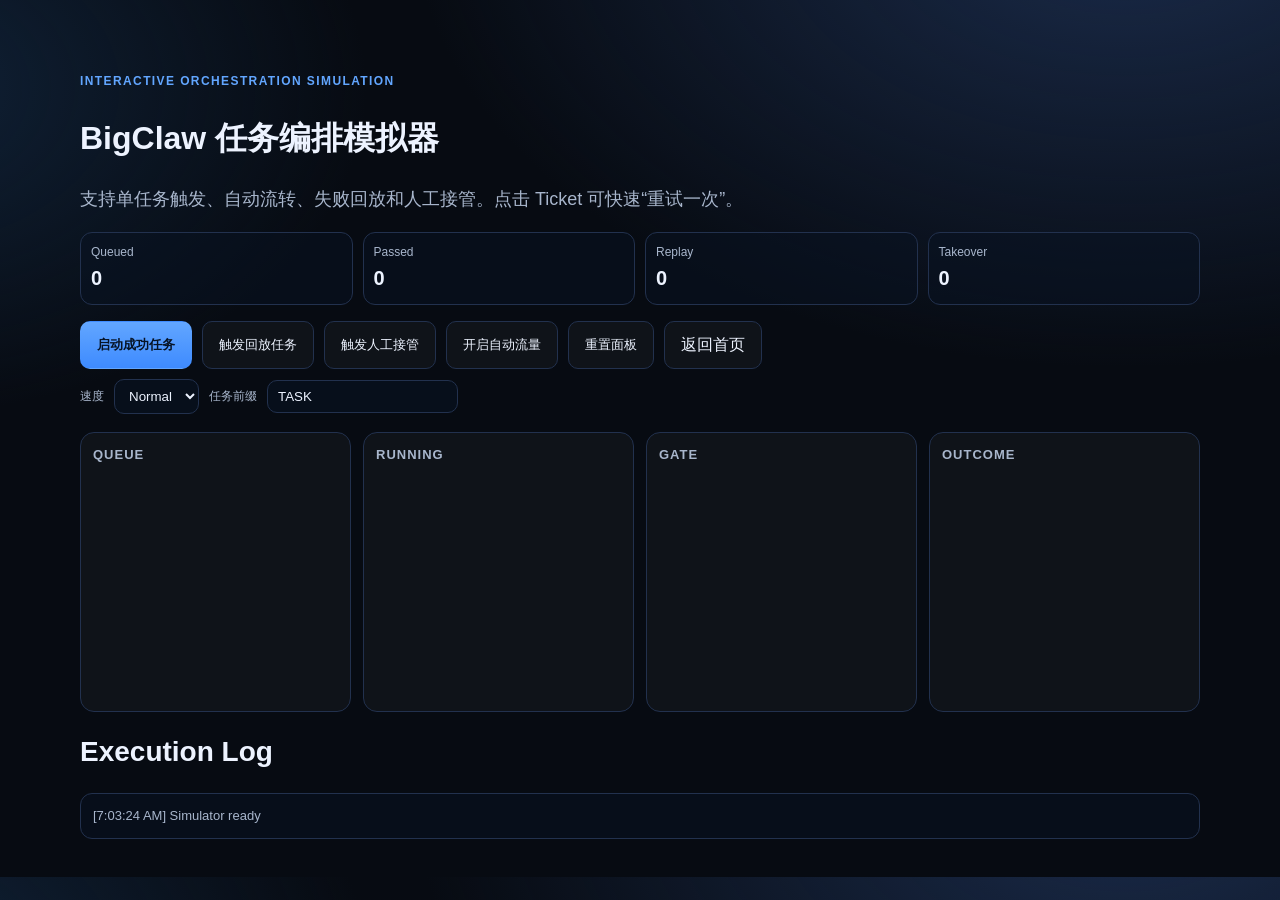
==== demo.html @ bb9fbd48 "feat: upgrade demo to interactive orchestration simulator with auto traffic and KPIs" ====
<!doctype html>
<html lang="zh-CN">
  <head>
    <meta charset="UTF-8" />
    <meta name="viewport" content="width=device-width, initial-scale=1.0" />
    <title>BigClaw Demo Simulator</title>
    <link rel="stylesheet" href="styles.css" />
    <style>
      .sim-wrap { display:grid; grid-template-columns: repeat(4,minmax(0,1fr)); gap:12px; }
      .sim-lane { border:1px solid var(--line); border-radius:14px; background:var(--panel); padding:12px; min-height:280px; }
      .sim-lane h3 { margin:0 0 10px; font-size:13px; color:var(--muted); text-transform:uppercase; letter-spacing:1px; }
      .sim-ticket { border:1px solid rgba(98,166,255,.35); background:rgba(98,166,255,.08); border-radius:10px; padding:10px; font-size:13px; margin-bottom:8px; cursor:pointer; transition:.2s ease; }
      .sim-ticket:hover { transform: translateY(-1px); }
      .sim-ticket.done { border-color:rgba(51,209,143,.5); background:rgba(51,209,143,.12); }
      .sim-ticket.alert { border-color:rgba(255,107,107,.55); background:rgba(255,107,107,.12); }
      .sim-toolbar { display:flex; gap:10px; flex-wrap:wrap; margin:14px 0 10px; }
      .sim-subtools { display:flex; gap:10px; flex-wrap:wrap; align-items:center; margin-bottom:18px; }
      .sim-subtools input, .sim-subtools select {
        border:1px solid var(--line); border-radius:10px; padding:8px 10px; color:var(--text); background:rgba(8,19,34,.6);
      }
      .sim-kpis { display:grid; grid-template-columns:repeat(4,minmax(0,1fr)); gap:10px; margin:12px 0 16px; }
      .sim-kpi { border:1px solid var(--line); border-radius:12px; padding:10px; background:rgba(8,19,34,.5); }
      .sim-kpi span { display:block; color:var(--muted); font-size:12px; }
      .sim-kpi strong { font-size:20px; }
      .sim-log { border:1px solid var(--line); border-radius:12px; background:rgba(8,19,34,.5); padding:12px; color:var(--muted); font-size:13px; max-height:220px; overflow:auto; }
      .pill { font-size:12px; color:var(--muted); }
      @media (max-width: 920px){ .sim-wrap{ grid-template-columns:repeat(2,minmax(0,1fr)); } .sim-kpis{grid-template-columns:repeat(2,minmax(0,1fr));} }
      @media (max-width: 640px){ .sim-wrap,.sim-kpis{ grid-template-columns:1fr; } }
    </style>
  </head>
  <body>
    <main class="container section" style="padding-top:72px">
      <p class="tag">Interactive Orchestration Simulation</p>
      <h1>BigClaw 任务编排模拟器</h1>
      <p class="subtitle">支持单任务触发、自动流转、失败回放和人工接管。点击 Ticket 可快速“重试一次”。</p>

      <div class="sim-kpis">
        <div class="sim-kpi"><span>Queued</span><strong id="kQueued">0</strong></div>
        <div class="sim-kpi"><span>Passed</span><strong id="kPassed">0</strong></div>
        <div class="sim-kpi"><span>Replay</span><strong id="kReplay">0</strong></div>
        <div class="sim-kpi"><span>Takeover</span><strong id="kTakeover">0</strong></div>
      </div>

      <div class="sim-toolbar">
        <button class="btn primary" id="startBtn">启动成功任务</button>
        <button class="btn" id="replayBtn">触发回放任务</button>
        <button class="btn" id="takeoverBtn">触发人工接管</button>
        <button class="btn" id="autoBtn">开启自动流量</button>
        <button class="btn" id="resetBtn">重置面板</button>
        <a class="btn" href="index.html">返回首页</a>
      </div>

      <div class="sim-subtools">
        <label class="pill">速度</label>
        <select id="speedSel">
          <option value="0.8">Fast</option>
          <option value="1" selected>Normal</option>
          <option value="1.4">Slow</option>
        </select>
        <label class="pill">任务前缀</label>
        <input id="prefix" value="TASK" />
      </div>

      <section class="sim-wrap" id="board">
        <div class="sim-lane"><h3>Queue</h3><div id="lane-queue"></div></div>
        <div class="sim-lane"><h3>Running</h3><div id="lane-running"></div></div>
        <div class="sim-lane"><h3>Gate</h3><div id="lane-gate"></div></div>
        <div class="sim-lane"><h3>Outcome</h3><div id="lane-outcome"></div></div>
      </section>

      <h2 style="margin-top:18px">Execution Log</h2>
      <div class="sim-log" id="log"></div>
    </main>

    <script>
      const lanes = {
        queue: document.getElementById('lane-queue'),
        running: document.getElementById('lane-running'),
        gate: document.getElementById('lane-gate'),
        outcome: document.getElementById('lane-outcome')
      };
      const logEl = document.getElementById('log');
      const metrics = { queued:0, passed:0, replay:0, takeover:0 };
      let seq = 300;
      let timer = null;

      const speed = () => Number(document.getElementById('speedSel').value || 1);
      const prefix = () => (document.getElementById('prefix').value || 'TASK').toUpperCase().replace(/\s+/g, '-');
      const wait = (ms) => ms * speed();

      const renderMetrics = () => {
        document.getElementById('kQueued').textContent = metrics.queued;
        document.getElementById('kPassed').textContent = metrics.passed;
        document.getElementById('kReplay').textContent = metrics.replay;
        document.getElementById('kTakeover').textContent = metrics.takeover;
      };

      const log = (msg) => {
        const t = new Date().toLocaleTimeString();
        const line = document.createElement('div');
        line.textContent = `[${t}] ${msg}`;
        logEl.prepend(line);
      };

      const makeTicket = (text, cls='') => {
        const el = document.createElement('div');
        el.className = `sim-ticket ${cls}`.trim();
        el.textContent = text;
        el.title = '点击重试该任务';
        el.addEventListener('click', () => {
          log(`${text.split(' · ')[0]} manual retry`);
          runOne('success');
        });
        return el;
      };

      const runOne = (mode='success') => {
        const id = `${prefix()}-${seq++}`;
        const q = makeTicket(`${id} · build orchestration plan`);
        lanes.queue.prepend(q);
        metrics.queued += 1;
        renderMetrics();
        log(`${id} queued`);

        setTimeout(() => {
          lanes.running.prepend(q);
          q.textContent = `${id} · worker executing`;
          log(`${id} running on worker cluster`);
        }, wait(700));

        setTimeout(() => {
          lanes.gate.prepend(q);
          q.textContent = `${id} · acceptance gate check`;
          log(`${id} reached acceptance gate`);
        }, wait(1500));

        setTimeout(() => {
          lanes.outcome.prepend(q);
          if (mode === 'success') {
            q.classList.add('done');
            q.textContent = `PASS · ${id} report exported`;
            metrics.passed += 1;
            log(`${id} passed and report exported`);
          } else if (mode === 'replay') {
            q.classList.add('alert');
            q.textContent = `REPLAY · ${id} policy mismatch`;
            metrics.replay += 1;
            log(`${id} routed to replay due to policy mismatch`);
          } else {
            q.classList.add('alert');
            q.textContent = `TAKEOVER · ${id} human review`;
            metrics.takeover += 1;
            log(`${id} escalated to human takeover`);
          }
          renderMetrics();
        }, wait(2300));
      };

      const autoToggle = () => {
        const btn = document.getElementById('autoBtn');
        if (timer) {
          clearInterval(timer);
          timer = null;
          btn.textContent = '开启自动流量';
          log('auto traffic stopped');
          return;
        }
        timer = setInterval(() => {
          const r = Math.random();
          if (r < 0.7) runOne('success');
          else if (r < 0.9) runOne('replay');
          else runOne('takeover');
        }, wait(2600));
        btn.textContent = '停止自动流量';
        log('auto traffic started');
      };

      const resetBoard = () => {
        Object.values(lanes).forEach((lane) => lane.innerHTML = '');
        Object.keys(metrics).forEach((k) => metrics[k] = 0);
        renderMetrics();
        log('board reset');
      };

      document.getElementById('startBtn').addEventListener('click', () => runOne('success'));
      document.getElementById('replayBtn').addEventListener('click', () => runOne('replay'));
      document.getElementById('takeoverBtn').addEventListener('click', () => runOne('takeover'));
      document.getElementById('autoBtn').addEventListener('click', autoToggle);
      document.getElementById('resetBtn').addEventListener('click', resetBoard);

      renderMetrics();
      log('Simulator ready');
    </script>
  </body>
</html>
---- styles.css ----
:root {
  --bg: #070b12;
  --bg-soft: #0d1524;
  --panel: rgba(255, 255, 255, 0.03);
  --text: #edf3ff;
  --muted: #a8b6cc;
  --line: #22314e;
  --primary: #62a6ff;
  --primary-strong: #3e8bff;
  --success: #33d18f;
  --warning: #ffbe55;
  --danger: #ff6b6b;
}

* { box-sizing: border-box; }
html, body { margin: 0; padding: 0; }
body {
  font-family: Inter, -apple-system, BlinkMacSystemFont, "Segoe UI", sans-serif;
  color: var(--text);
  background:
    radial-gradient(1100px 700px at 88% -10%, #1a2b4a, transparent 65%),
    radial-gradient(900px 600px at -10% 10%, #102238, transparent 55%),
    var(--bg);
  line-height: 1.6;
}

.container { width: min(1120px, 92vw); margin: 0 auto; }

.topbar {
  position: sticky;
  top: 0;
  z-index: 30;
  backdrop-filter: blur(8px);
  background: rgba(7, 11, 18, 0.75);
  border-bottom: 1px solid rgba(255,255,255,0.08);
}
.topbar-inner {
  min-height: 66px;
  display: flex;
  align-items: center;
  justify-content: space-between;
  gap: 12px;
}
.brand { font-size: 20px; font-weight: 800; letter-spacing: 0.5px; }
nav a {
  text-decoration: none;
  color: var(--muted);
  margin-left: 18px;
  font-size: 14px;
}
nav a:hover { color: var(--text); }
.lang-switch {
  display: inline-flex;
  border: 1px solid var(--line);
  border-radius: 10px;
  overflow: hidden;
}
.lang-btn {
  background: transparent;
  border: none;
  color: var(--muted);
  font-size: 12px;
  padding: 6px 10px;
  cursor: pointer;
}
.lang-btn.active {
  background: rgba(98,166,255,.15);
  color: var(--text);
}

.hero { padding: 88px 0 52px; }
.tag {
  margin: 0 0 12px;
  color: var(--primary);
  font-weight: 600;
  font-size: 12px;
  text-transform: uppercase;
  letter-spacing: 1.4px;
}
.hero h1 {
  margin: 0;
  font-size: clamp(34px, 5.2vw, 58px);
  line-height: 1.1;
  max-width: 980px;
}
.subtitle {
  color: var(--muted);
  max-width: 860px;
  margin-top: 18px;
  font-size: 18px;
}
.subtitle.en {
  margin-top: 8px;
  font-size: 14px;
  color: #8fa1bd;
}
.hero-actions {
  display: flex;
  flex-wrap: wrap;
  gap: 12px;
  margin-top: 28px;
}
.btn {
  display: inline-flex;
  align-items: center;
  border: 1px solid var(--line);
  border-radius: 10px;
  padding: 10px 16px;
  color: var(--text);
  text-decoration: none;
  background: var(--panel);
}
.btn.primary {
  border-color: transparent;
  color: #061326;
  font-weight: 700;
  background: linear-gradient(180deg, var(--primary), var(--primary-strong));
}

.hero-metrics {
  margin-top: 28px;
  display: grid;
  gap: 10px;
  grid-template-columns: repeat(3, minmax(0, 1fr));
}
.hero-metrics > div {
  border: 1px solid var(--line);
  background: var(--panel);
  border-radius: 12px;
  padding: 14px;
}
.hero-metrics strong {
  display: block;
  font-size: 15px;
}
.hero-metrics span {
  color: var(--muted);
  font-size: 13px;
}

.kpi-strip {
  margin-top: 12px;
  display: grid;
  gap: 10px;
  grid-template-columns: repeat(4, minmax(0, 1fr));
}
.kpi {
  border: 1px solid var(--line);
  border-radius: 12px;
  padding: 12px;
  background: rgba(8, 19, 34, 0.6);
}
.kpi span {
  display: block;
  color: var(--muted);
  font-size: 12px;
  text-transform: uppercase;
  letter-spacing: .8px;
}
.kpi strong {
  display: block;
  margin-top: 4px;
  font-size: 22px;
  color: #dff0ff;
}

.section { padding: 38px 0; }
.section h2 { margin: 0 0 18px; font-size: 28px; }

.grid {
  display: grid;
  gap: 14px;
  grid-template-columns: repeat(2, minmax(0, 1fr));
}
.grid.six { grid-template-columns: repeat(3, minmax(0, 1fr)); }
.card {
  border: 1px solid var(--line);
  border-radius: 14px;
  padding: 18px;
  background: var(--panel);
}
.card h3 { margin: 0 0 8px; font-size: 17px; }
.card p { margin: 0; color: var(--muted); font-size: 14px; }

.architecture .stack {
  display: grid;
  gap: 10px;
}
.architecture .stack div {
  border: 1px solid var(--line);
  border-radius: 12px;
  padding: 14px 16px;
  background: var(--panel);
}
.architecture strong { display: block; font-size: 16px; }
.architecture span { color: var(--muted); font-size: 14px; }

.flowline {
  height: 28px;
  margin-bottom: 8px;
  position: relative;
  overflow: hidden;
}
.flowline::before {
  content: "";
  position: absolute;
  left: 0;
  right: 0;
  top: 13px;
  border-top: 1px dashed rgba(98,166,255,.5);
}
.flowline span {
  position: absolute;
  top: 9px;
  width: 8px;
  height: 8px;
  border-radius: 999px;
  background: var(--primary);
  box-shadow: 0 0 10px rgba(98,166,255,.9);
  animation: flow 3.8s linear infinite;
}
.flowline span:nth-child(2){ animation-delay: .9s; }
.flowline span:nth-child(3){ animation-delay: 1.8s; }
.flowline span:nth-child(4){ animation-delay: 2.7s; }

@keyframes flow {
  from { left: -2%; }
  to { left: 102%; }
}

.architecture-cta {
  margin-top: 14px;
  display: flex;
  gap: 10px;
  flex-wrap: wrap;
}

.execution .timeline {
  display: grid;
  gap: 10px;
  grid-template-columns: repeat(3, minmax(0, 1fr));
}
.node {
  border: 1px solid var(--line);
  border-radius: 12px;
  background: var(--panel);
  padding: 14px;
}
.node span {
  display: inline-flex;
  width: 26px;
  height: 26px;
  align-items: center;
  justify-content: center;
  border-radius: 999px;
  margin-bottom: 8px;
  font-size: 12px;
  font-weight: 700;
  color: #08121f;
}
.node p { margin: 0; font-size: 14px; }
.node.done span { background: var(--success); }
.node.running span { background: var(--primary); }
.node.pending span { background: var(--warning); }
.node.alert span { background: var(--danger); }

.governance {
  display: grid;
  gap: 14px;
  grid-template-columns: repeat(3, minmax(0, 1fr));
}
.governance article {
  border: 1px solid var(--line);
  border-radius: 14px;
  background: var(--panel);
  padding: 18px;
}
.governance h3 { margin: 0 0 8px; font-size: 17px; }
.governance p { margin: 0; color: var(--muted); font-size: 14px; }

.board-grid {
  display: grid;
  gap: 12px;
  grid-template-columns: repeat(4, minmax(0, 1fr));
}
.lane {
  border: 1px solid var(--line);
  border-radius: 14px;
  background: var(--panel);
  padding: 14px;
}
.lane h4 {
  margin: 0 0 10px;
  font-size: 13px;
  text-transform: uppercase;
  letter-spacing: 1px;
  color: var(--muted);
}
.ticket {
  border-radius: 10px;
  padding: 10px;
  font-size: 13px;
  margin-bottom: 8px;
  border: 1px solid transparent;
  animation: pulse 2.4s ease-in-out infinite;
}
.ticket.waiting { background: rgba(255,190,85,.08); border-color: rgba(255,190,85,.35); }
.ticket.running { background: rgba(98,166,255,.1); border-color: rgba(98,166,255,.4); }
.ticket.gate { background: rgba(255,255,255,.05); border-color: rgba(255,255,255,.2); }
.ticket.done { background: rgba(51,209,143,.1); border-color: rgba(51,209,143,.45); }
.ticket.alert { background: rgba(255,107,107,.1); border-color: rgba(255,107,107,.45); }

@keyframes pulse {
  0%,100% { transform: translateY(0); }
  50% { transform: translateY(-2px); }
}

.footer {
  margin-top: 24px;
  border-top: 1px solid var(--line);
}
.footer-inner {
  min-height: 70px;
  display: flex;
  align-items: center;
  justify-content: space-between;
  gap: 16px;
  color: var(--muted);
  font-size: 14px;
}
.links a {
  margin-left: 14px;
  color: var(--text);
  text-decoration: none;
  font-size: 14px;
}

@media (max-width: 940px) {
  .grid.six { grid-template-columns: repeat(2, minmax(0, 1fr)); }
  .execution .timeline { grid-template-columns: repeat(2, minmax(0, 1fr)); }
  .governance { grid-template-columns: 1fr; }
  .hero-metrics { grid-template-columns: 1fr; }
  .kpi-strip { grid-template-columns: repeat(2, minmax(0, 1fr)); }
  .board-grid { grid-template-columns: repeat(2, minmax(0, 1fr)); }
}

@media (max-width: 740px) {
  nav { display: none; }
  .grid, .grid.six, .execution .timeline, .board-grid, .kpi-strip { grid-template-columns: 1fr; }
  .footer-inner { flex-direction: column; align-items: flex-start; padding: 14px 0; }
  .links a { margin: 0 12px 0 0; }
}
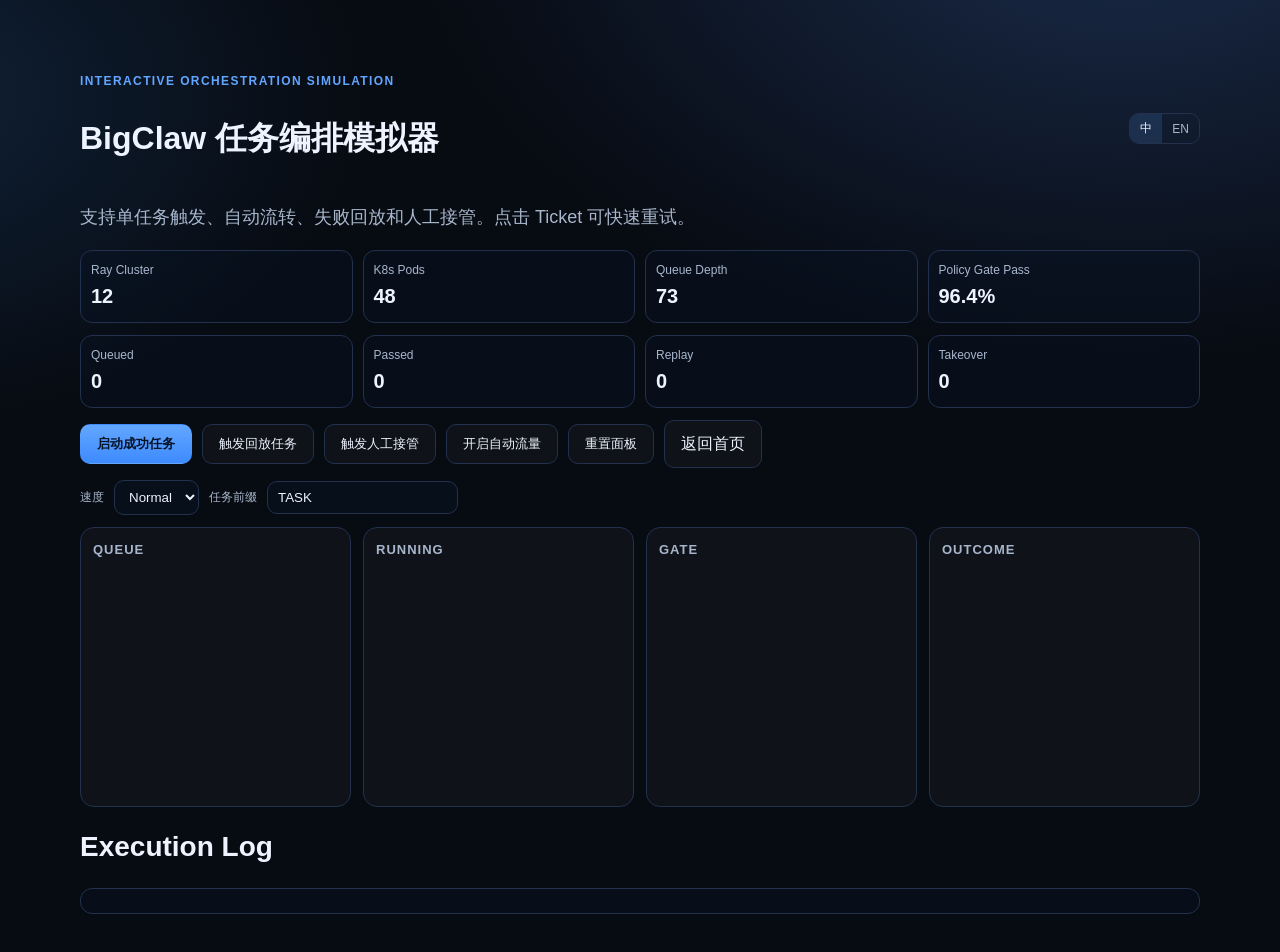
==== commit db212fe1: "feat: add full zh/en switching for demo/docs and AgentNative highlights on homepage" ====
--- a/demo.html
+++ b/demo.html
@@ -6,190 +6,96 @@
     <title>BigClaw Demo Simulator</title>
     <link rel="stylesheet" href="styles.css" />
     <style>
+      .demo-head{display:flex;justify-content:space-between;align-items:center;gap:12px;flex-wrap:wrap}
       .sim-wrap { display:grid; grid-template-columns: repeat(4,minmax(0,1fr)); gap:12px; }
       .sim-lane { border:1px solid var(--line); border-radius:14px; background:var(--panel); padding:12px; min-height:280px; }
       .sim-lane h3 { margin:0 0 10px; font-size:13px; color:var(--muted); text-transform:uppercase; letter-spacing:1px; }
       .sim-ticket { border:1px solid rgba(98,166,255,.35); background:rgba(98,166,255,.08); border-radius:10px; padding:10px; font-size:13px; margin-bottom:8px; cursor:pointer; transition:.2s ease; }
-      .sim-ticket:hover { transform: translateY(-1px); }
       .sim-ticket.done { border-color:rgba(51,209,143,.5); background:rgba(51,209,143,.12); }
       .sim-ticket.alert { border-color:rgba(255,107,107,.55); background:rgba(255,107,107,.12); }
-      .sim-toolbar { display:flex; gap:10px; flex-wrap:wrap; margin:14px 0 10px; }
-      .sim-subtools { display:flex; gap:10px; flex-wrap:wrap; align-items:center; margin-bottom:18px; }
-      .sim-subtools input, .sim-subtools select {
-        border:1px solid var(--line); border-radius:10px; padding:8px 10px; color:var(--text); background:rgba(8,19,34,.6);
-      }
-      .sim-kpis { display:grid; grid-template-columns:repeat(4,minmax(0,1fr)); gap:10px; margin:12px 0 16px; }
+      .sim-toolbar,.sim-subtools { display:flex; gap:10px; flex-wrap:wrap; margin:12px 0; align-items:center; }
+      .sim-subtools input,.sim-subtools select { border:1px solid var(--line); border-radius:10px; padding:8px 10px; color:var(--text); background:rgba(8,19,34,.6); }
+      .sim-kpis,.infra-kpis { display:grid; grid-template-columns:repeat(4,minmax(0,1fr)); gap:10px; margin:12px 0; }
       .sim-kpi { border:1px solid var(--line); border-radius:12px; padding:10px; background:rgba(8,19,34,.5); }
       .sim-kpi span { display:block; color:var(--muted); font-size:12px; }
       .sim-kpi strong { font-size:20px; }
       .sim-log { border:1px solid var(--line); border-radius:12px; background:rgba(8,19,34,.5); padding:12px; color:var(--muted); font-size:13px; max-height:220px; overflow:auto; }
       .pill { font-size:12px; color:var(--muted); }
-      @media (max-width: 920px){ .sim-wrap{ grid-template-columns:repeat(2,minmax(0,1fr)); } .sim-kpis{grid-template-columns:repeat(2,minmax(0,1fr));} }
-      @media (max-width: 640px){ .sim-wrap,.sim-kpis{ grid-template-columns:1fr; } }
+      @media (max-width: 920px){ .sim-wrap,.sim-kpis,.infra-kpis{grid-template-columns:repeat(2,minmax(0,1fr));} }
+      @media (max-width: 640px){ .sim-wrap,.sim-kpis,.infra-kpis{ grid-template-columns:1fr; } }
     </style>
   </head>
   <body>
     <main class="container section" style="padding-top:72px">
-      <p class="tag">Interactive Orchestration Simulation</p>
-      <h1>BigClaw 任务编排模拟器</h1>
-      <p class="subtitle">支持单任务触发、自动流转、失败回放和人工接管。点击 Ticket 可快速“重试一次”。</p>
+      <div class="demo-head">
+        <div>
+          <p class="tag" data-i18n="tag">Interactive Orchestration Simulation</p>
+          <h1 data-i18n="title">BigClaw 任务编排模拟器</h1>
+        </div>
+        <div class="lang-switch"><button class="lang-btn active" data-lang="zh">中</button><button class="lang-btn" data-lang="en">EN</button></div>
+      </div>
+      <p class="subtitle" data-i18n="subtitle">支持单任务触发、自动流转、失败回放和人工接管。点击 Ticket 可快速重试。</p>
+
+      <div class="infra-kpis">
+        <div class="sim-kpi"><span>Ray Cluster</span><strong id="rayNodes">12</strong></div>
+        <div class="sim-kpi"><span>K8s Pods</span><strong id="k8sPods">48</strong></div>
+        <div class="sim-kpi"><span>Queue Depth</span><strong id="queueDepth">73</strong></div>
+        <div class="sim-kpi"><span>Policy Gate Pass</span><strong id="gatePass">96.4%</strong></div>
+      </div>
 
       <div class="sim-kpis">
-        <div class="sim-kpi"><span>Queued</span><strong id="kQueued">0</strong></div>
-        <div class="sim-kpi"><span>Passed</span><strong id="kPassed">0</strong></div>
-        <div class="sim-kpi"><span>Replay</span><strong id="kReplay">0</strong></div>
-        <div class="sim-kpi"><span>Takeover</span><strong id="kTakeover">0</strong></div>
+        <div class="sim-kpi"><span data-i18n="k1">Queued</span><strong id="kQueued">0</strong></div>
+        <div class="sim-kpi"><span data-i18n="k2">Passed</span><strong id="kPassed">0</strong></div>
+        <div class="sim-kpi"><span data-i18n="k3">Replay</span><strong id="kReplay">0</strong></div>
+        <div class="sim-kpi"><span data-i18n="k4">Takeover</span><strong id="kTakeover">0</strong></div>
       </div>
 
       <div class="sim-toolbar">
-        <button class="btn primary" id="startBtn">启动成功任务</button>
-        <button class="btn" id="replayBtn">触发回放任务</button>
-        <button class="btn" id="takeoverBtn">触发人工接管</button>
-        <button class="btn" id="autoBtn">开启自动流量</button>
-        <button class="btn" id="resetBtn">重置面板</button>
-        <a class="btn" href="index.html">返回首页</a>
+        <button class="btn primary" id="startBtn" data-i18n="b1">启动成功任务</button>
+        <button class="btn" id="replayBtn" data-i18n="b2">触发回放任务</button>
+        <button class="btn" id="takeoverBtn" data-i18n="b3">触发人工接管</button>
+        <button class="btn" id="autoBtn" data-i18n="b4">开启自动流量</button>
+        <button class="btn" id="resetBtn" data-i18n="b5">重置面板</button>
+        <a class="btn" href="index.html" data-i18n="b6">返回首页</a>
       </div>
 
       <div class="sim-subtools">
-        <label class="pill">速度</label>
-        <select id="speedSel">
-          <option value="0.8">Fast</option>
-          <option value="1" selected>Normal</option>
-          <option value="1.4">Slow</option>
-        </select>
-        <label class="pill">任务前缀</label>
+        <label class="pill" data-i18n="speed">速度</label>
+        <select id="speedSel"><option value="0.8">Fast</option><option value="1" selected>Normal</option><option value="1.4">Slow</option></select>
+        <label class="pill" data-i18n="prefix">任务前缀</label>
         <input id="prefix" value="TASK" />
       </div>
 
       <section class="sim-wrap" id="board">
-        <div class="sim-lane"><h3>Queue</h3><div id="lane-queue"></div></div>
-        <div class="sim-lane"><h3>Running</h3><div id="lane-running"></div></div>
-        <div class="sim-lane"><h3>Gate</h3><div id="lane-gate"></div></div>
-        <div class="sim-lane"><h3>Outcome</h3><div id="lane-outcome"></div></div>
+        <div class="sim-lane"><h3 data-i18n="l1">Queue</h3><div id="lane-queue"></div></div>
+        <div class="sim-lane"><h3 data-i18n="l2">Running</h3><div id="lane-running"></div></div>
+        <div class="sim-lane"><h3 data-i18n="l3">Gate</h3><div id="lane-gate"></div></div>
+        <div class="sim-lane"><h3 data-i18n="l4">Outcome</h3><div id="lane-outcome"></div></div>
       </section>
 
-      <h2 style="margin-top:18px">Execution Log</h2>
+      <h2 style="margin-top:18px" data-i18n="logTitle">Execution Log</h2>
       <div class="sim-log" id="log"></div>
     </main>
 
     <script>
-      const lanes = {
-        queue: document.getElementById('lane-queue'),
-        running: document.getElementById('lane-running'),
-        gate: document.getElementById('lane-gate'),
-        outcome: document.getElementById('lane-outcome')
-      };
-      const logEl = document.getElementById('log');
-      const metrics = { queued:0, passed:0, replay:0, takeover:0 };
-      let seq = 300;
-      let timer = null;
+      const dict={zh:{tag:'交互式编排模拟',title:'BigClaw 任务编排模拟器',subtitle:'支持单任务触发、自动流转、失败回放和人工接管。点击 Ticket 可快速重试。',k1:'排队',k2:'通过',k3:'回放',k4:'接管',b1:'启动成功任务',b2:'触发回放任务',b3:'触发人工接管',b4:'开启自动流量',b5:'重置面板',b6:'返回首页',speed:'速度',prefix:'任务前缀',l1:'队列',l2:'运行中',l3:'门禁',l4:'结果',logTitle:'执行日志',autoOn:'停止自动流量',autoOff:'开启自动流量'},en:{tag:'Interactive Orchestration Simulation',title:'BigClaw Orchestration Simulator',subtitle:'Trigger single runs, auto traffic, replay and human takeover. Click a ticket to retry quickly.',k1:'Queued',k2:'Passed',k3:'Replay',k4:'Takeover',b1:'Start Success Run',b2:'Trigger Replay Run',b3:'Trigger Takeover',b4:'Start Auto Traffic',b5:'Reset Board',b6:'Back Home',speed:'Speed',prefix:'Task Prefix',l1:'Queue',l2:'Running',l3:'Gate',l4:'Outcome',logTitle:'Execution Log',autoOn:'Stop Auto Traffic',autoOff:'Start Auto Traffic'}};
+      let lang='zh';
+      const apply=(l)=>{lang=l;document.querySelectorAll('.lang-btn').forEach(b=>b.classList.toggle('active',b.dataset.lang===l));document.querySelectorAll('[data-i18n]').forEach(el=>{const k=el.dataset.i18n;if(dict[l][k])el.textContent=dict[l][k];});const auto=document.getElementById('autoBtn');if(auto.dataset.running==='1')auto.textContent=dict[l].autoOn;};
+      document.querySelectorAll('.lang-btn').forEach(b=>b.onclick=()=>apply(b.dataset.lang));
 
-      const speed = () => Number(document.getElementById('speedSel').value || 1);
-      const prefix = () => (document.getElementById('prefix').value || 'TASK').toUpperCase().replace(/\s+/g, '-');
-      const wait = (ms) => ms * speed();
+      const lanes={queue:laneQueue,running:laneRunning,gate:laneGate,outcome:laneOutcome};
+      const logEl=log,metrics={queued:0,passed:0,replay:0,takeover:0};let seq=300,timer=null;
+      const speed=()=>Number(speedSel.value||1),prefixFn=()=> (prefix.value||'TASK').toUpperCase().replace(/\s+/g,'-'),wait=(ms)=>ms*speed();
+      const render=()=>{kQueued.textContent=metrics.queued;kPassed.textContent=metrics.passed;kReplay.textContent=metrics.replay;kTakeover.textContent=metrics.takeover;};
+      const line=(m)=>{const t=new Date().toLocaleTimeString();const d=document.createElement('div');d.textContent=`[${t}] ${m}`;logEl.prepend(d);};
+      const mk=(txt)=>{const el=document.createElement('div');el.className='sim-ticket';el.textContent=txt;el.onclick=()=>runOne('success');return el;};
+      const runOne=(mode='success')=>{const id=`${prefixFn()}-${seq++}`;const q=mk(`${id} · plan`);lanes.queue.prepend(q);metrics.queued++;render();line(`${id} queued`);setTimeout(()=>{lanes.running.prepend(q);q.textContent=`${id} · running`;},wait(700));setTimeout(()=>{lanes.gate.prepend(q);q.textContent=`${id} · gate check`;},wait(1500));setTimeout(()=>{lanes.outcome.prepend(q);if(mode==='success'){q.classList.add('done');q.textContent=`PASS · ${id}`;metrics.passed++;}else if(mode==='replay'){q.classList.add('alert');q.textContent=`REPLAY · ${id}`;metrics.replay++;}else{q.classList.add('alert');q.textContent=`TAKEOVER · ${id}`;metrics.takeover++;}render();},wait(2300));};
+      const autoToggle=()=>{if(timer){clearInterval(timer);timer=null;autoBtn.dataset.running='0';autoBtn.textContent=dict[lang].autoOff;line('auto stopped');return;}timer=setInterval(()=>{const r=Math.random();runOne(r<.7?'success':r<.9?'replay':'takeover');},wait(2600));autoBtn.dataset.running='1';autoBtn.textContent=dict[lang].autoOn;line('auto started');};
+      const reset=()=>{Object.values(lanes).forEach(l=>l.innerHTML='');Object.keys(metrics).forEach(k=>metrics[k]=0);render();line('board reset');};
+      startBtn.onclick=()=>runOne('success');replayBtn.onclick=()=>runOne('replay');takeoverBtn.onclick=()=>runOne('takeover');autoBtn.onclick=autoToggle;resetBtn.onclick=reset;
 
-      const renderMetrics = () => {
-        document.getElementById('kQueued').textContent = metrics.queued;
-        document.getElementById('kPassed').textContent = metrics.passed;
-        document.getElementById('kReplay').textContent = metrics.replay;
-        document.getElementById('kTakeover').textContent = metrics.takeover;
-      };
-
-      const log = (msg) => {
-        const t = new Date().toLocaleTimeString();
-        const line = document.createElement('div');
-        line.textContent = `[${t}] ${msg}`;
-        logEl.prepend(line);
-      };
-
-      const makeTicket = (text, cls='') => {
-        const el = document.createElement('div');
-        el.className = `sim-ticket ${cls}`.trim();
-        el.textContent = text;
-        el.title = '点击重试该任务';
-        el.addEventListener('click', () => {
-          log(`${text.split(' · ')[0]} manual retry`);
-          runOne('success');
-        });
-        return el;
-      };
-
-      const runOne = (mode='success') => {
-        const id = `${prefix()}-${seq++}`;
-        const q = makeTicket(`${id} · build orchestration plan`);
-        lanes.queue.prepend(q);
-        metrics.queued += 1;
-        renderMetrics();
-        log(`${id} queued`);
-
-        setTimeout(() => {
-          lanes.running.prepend(q);
-          q.textContent = `${id} · worker executing`;
-          log(`${id} running on worker cluster`);
-        }, wait(700));
-
-        setTimeout(() => {
-          lanes.gate.prepend(q);
-          q.textContent = `${id} · acceptance gate check`;
-          log(`${id} reached acceptance gate`);
-        }, wait(1500));
-
-        setTimeout(() => {
-          lanes.outcome.prepend(q);
-          if (mode === 'success') {
-            q.classList.add('done');
-            q.textContent = `PASS · ${id} report exported`;
-            metrics.passed += 1;
-            log(`${id} passed and report exported`);
-          } else if (mode === 'replay') {
-            q.classList.add('alert');
-            q.textContent = `REPLAY · ${id} policy mismatch`;
-            metrics.replay += 1;
-            log(`${id} routed to replay due to policy mismatch`);
-          } else {
-            q.classList.add('alert');
-            q.textContent = `TAKEOVER · ${id} human review`;
-            metrics.takeover += 1;
-            log(`${id} escalated to human takeover`);
-          }
-          renderMetrics();
-        }, wait(2300));
-      };
-
-      const autoToggle = () => {
-        const btn = document.getElementById('autoBtn');
-        if (timer) {
-          clearInterval(timer);
-          timer = null;
-          btn.textContent = '开启自动流量';
-          log('auto traffic stopped');
-          return;
-        }
-        timer = setInterval(() => {
-          const r = Math.random();
-          if (r < 0.7) runOne('success');
-          else if (r < 0.9) runOne('replay');
-          else runOne('takeover');
-        }, wait(2600));
-        btn.textContent = '停止自动流量';
-        log('auto traffic started');
-      };
-
-      const resetBoard = () => {
-        Object.values(lanes).forEach((lane) => lane.innerHTML = '');
-        Object.keys(metrics).forEach((k) => metrics[k] = 0);
-        renderMetrics();
-        log('board reset');
-      };
-
-      document.getElementById('startBtn').addEventListener('click', () => runOne('success'));
-      document.getElementById('replayBtn').addEventListener('click', () => runOne('replay'));
-      document.getElementById('takeoverBtn').addEventListener('click', () => runOne('takeover'));
-      document.getElementById('autoBtn').addEventListener('click', autoToggle);
-      document.getElementById('resetBtn').addEventListener('click', resetBoard);
-
-      renderMetrics();
-      log('Simulator ready');
+      setInterval(()=>{rayNodes.textContent=String(10+Math.floor(Math.random()*5));k8sPods.textContent=String(42+Math.floor(Math.random()*12));queueDepth.textContent=String(60+Math.floor(Math.random()*35));gatePass.textContent=`${(95.8+Math.random()*1.6).toFixed(1)}%`;},2200);
+      apply('zh');render();line('simulator ready');
     </script>
   </body>
 </html>
--- a/styles.css
+++ b/styles.css
@@ -24,6 +24,40 @@
   line-height: 1.6;
 }
 
+#network-canvas {
+  position: fixed;
+  inset: 0;
+  z-index: -3;
+  pointer-events: none;
+  opacity: .6;
+}
+
+.bg-grid {
+  position: fixed;
+  inset: 0;
+  pointer-events: none;
+  z-index: -2;
+  background-image:
+    linear-gradient(rgba(98,166,255,0.08) 1px, transparent 1px),
+    linear-gradient(90deg, rgba(98,166,255,0.08) 1px, transparent 1px);
+  background-size: 42px 42px;
+  mask-image: radial-gradient(ellipse at center, black 35%, transparent 85%);
+}
+
+.bg-scan {
+  position: fixed;
+  inset: 0;
+  pointer-events: none;
+  z-index: -1;
+  background: linear-gradient(180deg, transparent 0%, rgba(94,161,255,0.09) 48%, transparent 100%);
+  animation: scan 8s linear infinite;
+}
+
+@keyframes scan {
+  0% { transform: translateY(-65%); }
+  100% { transform: translateY(65%); }
+}
+
 .container { width: min(1120px, 92vw); margin: 0 auto; }
 
 .topbar {
@@ -77,6 +111,30 @@
   text-transform: uppercase;
   letter-spacing: 1.4px;
 }
+.signal-row {
+  display: flex;
+  gap: 8px;
+  flex-wrap: wrap;
+  margin-bottom: 12px;
+}
+.signal-row span {
+  font-size: 11px;
+  letter-spacing: .8px;
+  border: 1px solid rgba(98,166,255,.35);
+  border-radius: 999px;
+  padding: 4px 10px;
+  color: #b8d2ff;
+  background: rgba(98,166,255,.08);
+  animation: glow 2.2s ease-in-out infinite;
+}
+.signal-row span:nth-child(2){ animation-delay: .4s; }
+.signal-row span:nth-child(3){ animation-delay: .8s; }
+.signal-row span:nth-child(4){ animation-delay: 1.2s; }
+
+@keyframes glow {
+  0%,100% { box-shadow: 0 0 0 rgba(98,166,255,0); opacity: .75; }
+  50% { box-shadow: 0 0 14px rgba(98,166,255,.35); opacity: 1; }
+}
 .hero h1 {
   margin: 0;
   font-size: clamp(34px, 5.2vw, 58px);
@@ -148,7 +206,12 @@
   border: 1px solid var(--line);
   border-radius: 12px;
   padding: 12px;
-  background: rgba(8, 19, 34, 0.6);
+  background: linear-gradient(180deg, rgba(8, 19, 34, 0.7), rgba(8, 19, 34, 0.45));
+  box-shadow: inset 0 1px 0 rgba(255,255,255,.05), 0 0 0 rgba(98,166,255,0);
+  transition: box-shadow .2s ease;
+}
+.kpi:hover {
+  box-shadow: inset 0 1px 0 rgba(255,255,255,.05), 0 0 14px rgba(98,166,255,.25);
 }
 .kpi span {
   display: block;
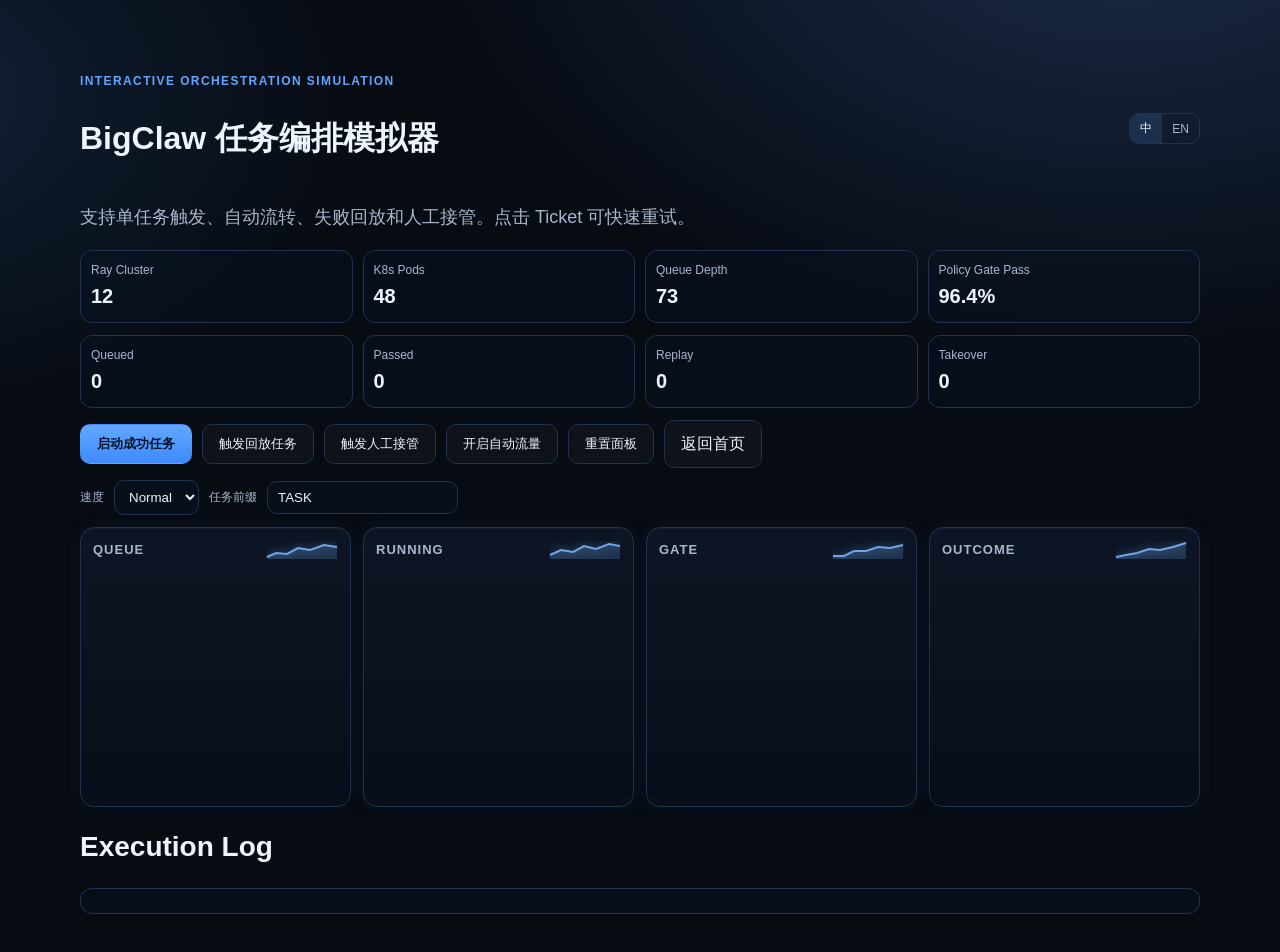
==== commit 18c34baa: "feat: upgrade demo lanes with neon sparkline icons and shimmer cards" ====
--- a/demo.html
+++ b/demo.html
@@ -8,9 +8,14 @@
     <style>
       .demo-head{display:flex;justify-content:space-between;align-items:center;gap:12px;flex-wrap:wrap}
       .sim-wrap { display:grid; grid-template-columns: repeat(4,minmax(0,1fr)); gap:12px; }
-      .sim-lane { border:1px solid var(--line); border-radius:14px; background:var(--panel); padding:12px; min-height:280px; }
-      .sim-lane h3 { margin:0 0 10px; font-size:13px; color:var(--muted); text-transform:uppercase; letter-spacing:1px; }
-      .sim-ticket { border:1px solid rgba(98,166,255,.35); background:rgba(98,166,255,.08); border-radius:10px; padding:10px; font-size:13px; margin-bottom:8px; cursor:pointer; transition:.2s ease; }
+      .sim-lane { border:1px solid var(--line); border-radius:14px; background:linear-gradient(180deg, rgba(18,30,52,.55), rgba(10,18,34,.4)); padding:12px; min-height:280px; box-shadow: inset 0 1px 0 rgba(255,255,255,.04), 0 0 18px rgba(62,139,255,.08); }
+      .lane-head{display:flex;align-items:center;justify-content:space-between;gap:8px;margin:0 0 10px}
+      .sim-lane h3 { margin:0; font-size:13px; color:var(--muted); text-transform:uppercase; letter-spacing:1px; }
+      .lane-spark{width:72px;height:18px;opacity:.9}
+      .lane-spark path.line{fill:none;stroke:#78b5ff;stroke-width:2;filter:drop-shadow(0 0 4px rgba(120,181,255,.65));}
+      .lane-spark path.fill{fill:rgba(120,181,255,.22)}
+      .sim-ticket { border:1px solid rgba(98,166,255,.35); background:rgba(98,166,255,.08); border-radius:10px; padding:10px; font-size:13px; margin-bottom:8px; cursor:pointer; transition:.2s ease; position:relative; overflow:hidden; }
+      .sim-ticket::after{content:'';position:absolute;inset:0;background:linear-gradient(105deg,transparent 20%,rgba(255,255,255,.08) 45%,transparent 70%);transform:translateX(-120%);animation:shimmer 3.8s ease-in-out infinite;}
       .sim-ticket.done { border-color:rgba(51,209,143,.5); background:rgba(51,209,143,.12); }
       .sim-ticket.alert { border-color:rgba(255,107,107,.55); background:rgba(255,107,107,.12); }
       .sim-toolbar,.sim-subtools { display:flex; gap:10px; flex-wrap:wrap; margin:12px 0; align-items:center; }
@@ -21,6 +26,7 @@
       .sim-kpi strong { font-size:20px; }
       .sim-log { border:1px solid var(--line); border-radius:12px; background:rgba(8,19,34,.5); padding:12px; color:var(--muted); font-size:13px; max-height:220px; overflow:auto; }
       .pill { font-size:12px; color:var(--muted); }
+      @keyframes shimmer{0%,100%{transform:translateX(-120%)}50%{transform:translateX(120%)}}
       @media (max-width: 920px){ .sim-wrap,.sim-kpis,.infra-kpis{grid-template-columns:repeat(2,minmax(0,1fr));} }
       @media (max-width: 640px){ .sim-wrap,.sim-kpis,.infra-kpis{ grid-template-columns:1fr; } }
     </style>
@@ -67,10 +73,46 @@
       </div>
 
       <section class="sim-wrap" id="board">
-        <div class="sim-lane"><h3 data-i18n="l1">Queue</h3><div id="lane-queue"></div></div>
-        <div class="sim-lane"><h3 data-i18n="l2">Running</h3><div id="lane-running"></div></div>
-        <div class="sim-lane"><h3 data-i18n="l3">Gate</h3><div id="lane-gate"></div></div>
-        <div class="sim-lane"><h3 data-i18n="l4">Outcome</h3><div id="lane-outcome"></div></div>
+        <div class="sim-lane">
+          <div class="lane-head">
+            <h3 data-i18n="l1">Queue</h3>
+            <svg class="lane-spark" viewBox="0 0 72 18" aria-hidden="true">
+              <path class="fill" d="M1 16 L10 12 L21 13 L32 7 L44 9 L58 4 L71 6 L71 18 L1 18 Z"></path>
+              <path class="line" d="M1 16 L10 12 L21 13 L32 7 L44 9 L58 4 L71 6"></path>
+            </svg>
+          </div>
+          <div id="lane-queue"></div>
+        </div>
+        <div class="sim-lane">
+          <div class="lane-head">
+            <h3 data-i18n="l2">Running</h3>
+            <svg class="lane-spark" viewBox="0 0 72 18" aria-hidden="true">
+              <path class="fill" d="M1 14 L12 9 L24 11 L35 5 L47 8 L60 3 L71 5 L71 18 L1 18 Z"></path>
+              <path class="line" d="M1 14 L12 9 L24 11 L35 5 L47 8 L60 3 L71 5"></path>
+            </svg>
+          </div>
+          <div id="lane-running"></div>
+        </div>
+        <div class="sim-lane">
+          <div class="lane-head">
+            <h3 data-i18n="l3">Gate</h3>
+            <svg class="lane-spark" viewBox="0 0 72 18" aria-hidden="true">
+              <path class="fill" d="M1 15 L12 15 L22 10 L34 10 L46 6 L58 7 L71 4 L71 18 L1 18 Z"></path>
+              <path class="line" d="M1 15 L12 15 L22 10 L34 10 L46 6 L58 7 L71 4"></path>
+            </svg>
+          </div>
+          <div id="lane-gate"></div>
+        </div>
+        <div class="sim-lane">
+          <div class="lane-head">
+            <h3 data-i18n="l4">Outcome</h3>
+            <svg class="lane-spark" viewBox="0 0 72 18" aria-hidden="true">
+              <path class="fill" d="M1 16 L11 14 L22 12 L34 8 L45 9 L58 6 L71 2 L71 18 L1 18 Z"></path>
+              <path class="line" d="M1 16 L11 14 L22 12 L34 8 L45 9 L58 6 L71 2"></path>
+            </svg>
+          </div>
+          <div id="lane-outcome"></div>
+        </div>
       </section>
 
       <h2 style="margin-top:18px" data-i18n="logTitle">Execution Log</h2>
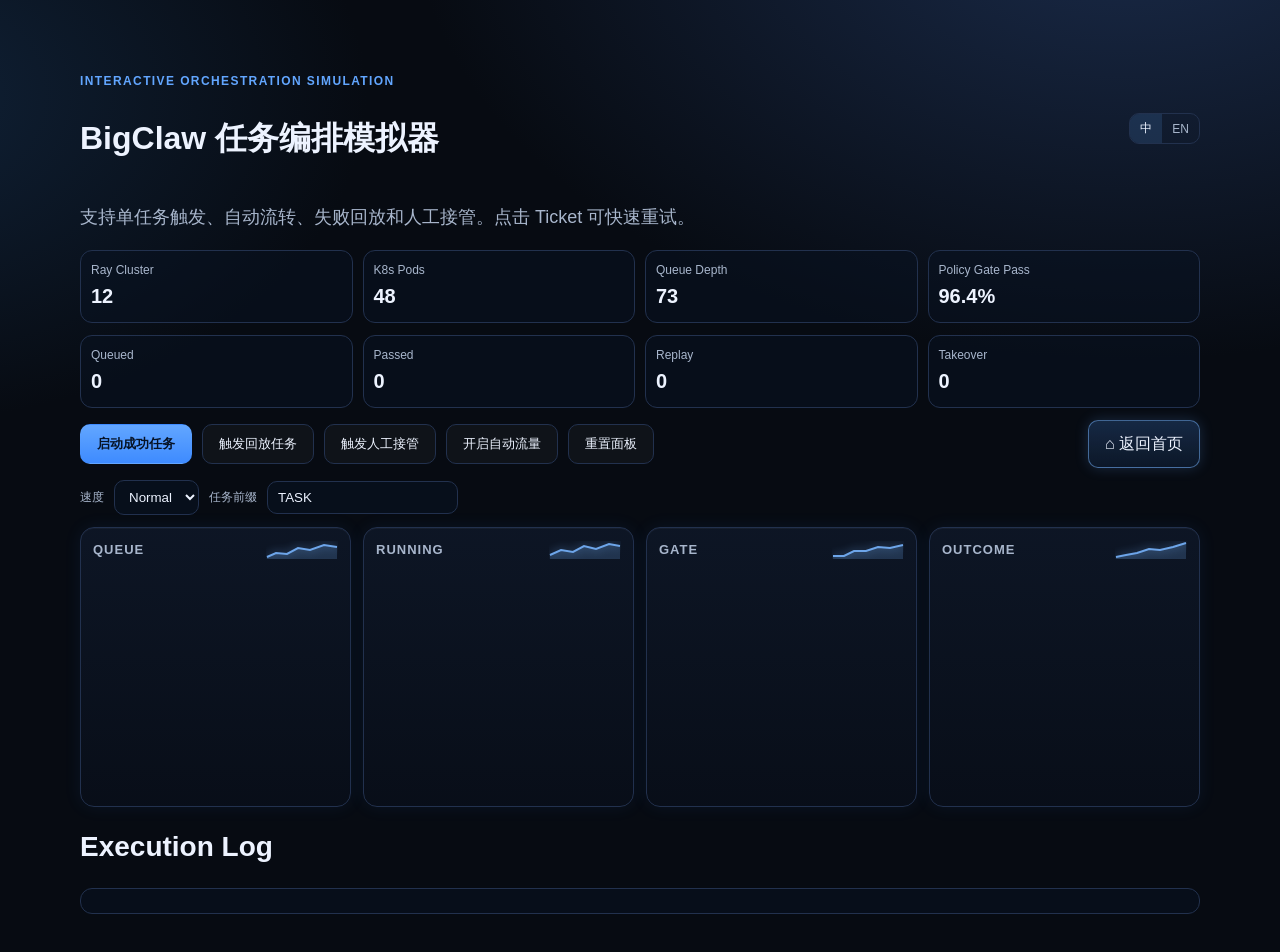
==== commit ff2f67d7: "fix: harmonize demo home button styling with toolbar aesthetics" ====
--- a/demo.html
+++ b/demo.html
@@ -19,6 +19,8 @@
       .sim-ticket.done { border-color:rgba(51,209,143,.5); background:rgba(51,209,143,.12); }
       .sim-ticket.alert { border-color:rgba(255,107,107,.55); background:rgba(255,107,107,.12); }
       .sim-toolbar,.sim-subtools { display:flex; gap:10px; flex-wrap:wrap; margin:12px 0; align-items:center; }
+      .home-btn { margin-left:auto; border-color:rgba(120,181,255,.5); background:linear-gradient(180deg, rgba(24,44,74,.9), rgba(14,28,48,.75)); box-shadow: 0 0 14px rgba(98,166,255,.2); }
+      .home-btn:hover { box-shadow: 0 0 18px rgba(98,166,255,.4); transform: translateY(-1px); }
       .sim-subtools input,.sim-subtools select { border:1px solid var(--line); border-radius:10px; padding:8px 10px; color:var(--text); background:rgba(8,19,34,.6); }
       .sim-kpis,.infra-kpis { display:grid; grid-template-columns:repeat(4,minmax(0,1fr)); gap:10px; margin:12px 0; }
       .sim-kpi { border:1px solid var(--line); border-radius:12px; padding:10px; background:rgba(8,19,34,.5); }
@@ -62,7 +64,7 @@
         <button class="btn" id="takeoverBtn" data-i18n="b3">触发人工接管</button>
         <button class="btn" id="autoBtn" data-i18n="b4">开启自动流量</button>
         <button class="btn" id="resetBtn" data-i18n="b5">重置面板</button>
-        <a class="btn" href="index.html" data-i18n="b6">返回首页</a>
+        <a class="btn home-btn" href="index.html" data-i18n="b6">⌂ 返回首页</a>
       </div>
 
       <div class="sim-subtools">
@@ -120,7 +122,7 @@
     </main>
 
     <script>
-      const dict={zh:{tag:'交互式编排模拟',title:'BigClaw 任务编排模拟器',subtitle:'支持单任务触发、自动流转、失败回放和人工接管。点击 Ticket 可快速重试。',k1:'排队',k2:'通过',k3:'回放',k4:'接管',b1:'启动成功任务',b2:'触发回放任务',b3:'触发人工接管',b4:'开启自动流量',b5:'重置面板',b6:'返回首页',speed:'速度',prefix:'任务前缀',l1:'队列',l2:'运行中',l3:'门禁',l4:'结果',logTitle:'执行日志',autoOn:'停止自动流量',autoOff:'开启自动流量'},en:{tag:'Interactive Orchestration Simulation',title:'BigClaw Orchestration Simulator',subtitle:'Trigger single runs, auto traffic, replay and human takeover. Click a ticket to retry quickly.',k1:'Queued',k2:'Passed',k3:'Replay',k4:'Takeover',b1:'Start Success Run',b2:'Trigger Replay Run',b3:'Trigger Takeover',b4:'Start Auto Traffic',b5:'Reset Board',b6:'Back Home',speed:'Speed',prefix:'Task Prefix',l1:'Queue',l2:'Running',l3:'Gate',l4:'Outcome',logTitle:'Execution Log',autoOn:'Stop Auto Traffic',autoOff:'Start Auto Traffic'}};
+      const dict={zh:{tag:'交互式编排模拟',title:'BigClaw 任务编排模拟器',subtitle:'支持单任务触发、自动流转、失败回放和人工接管。点击 Ticket 可快速重试。',k1:'排队',k2:'通过',k3:'回放',k4:'接管',b1:'启动成功任务',b2:'触发回放任务',b3:'触发人工接管',b4:'开启自动流量',b5:'重置面板',b6:'⌂ 返回首页',speed:'速度',prefix:'任务前缀',l1:'队列',l2:'运行中',l3:'门禁',l4:'结果',logTitle:'执行日志',autoOn:'停止自动流量',autoOff:'开启自动流量'},en:{tag:'Interactive Orchestration Simulation',title:'BigClaw Orchestration Simulator',subtitle:'Trigger single runs, auto traffic, replay and human takeover. Click a ticket to retry quickly.',k1:'Queued',k2:'Passed',k3:'Replay',k4:'Takeover',b1:'Start Success Run',b2:'Trigger Replay Run',b3:'Trigger Takeover',b4:'Start Auto Traffic',b5:'Reset Board',b6:'⌂ Back Home',speed:'Speed',prefix:'Task Prefix',l1:'Queue',l2:'Running',l3:'Gate',l4:'Outcome',logTitle:'Execution Log',autoOn:'Stop Auto Traffic',autoOff:'Start Auto Traffic'}};
       let lang='zh';
       const apply=(l)=>{lang=l;document.querySelectorAll('.lang-btn').forEach(b=>b.classList.toggle('active',b.dataset.lang===l));document.querySelectorAll('[data-i18n]').forEach(el=>{const k=el.dataset.i18n;if(dict[l][k])el.textContent=dict[l][k];});const auto=document.getElementById('autoBtn');if(auto.dataset.running==='1')auto.textContent=dict[l].autoOn;};
       document.querySelectorAll('.lang-btn').forEach(b=>b.onclick=()=>apply(b.dataset.lang));
--- a/styles.css
+++ b/styles.css
@@ -67,6 +67,7 @@
   backdrop-filter: blur(8px);
   background: rgba(7, 11, 18, 0.75);
   border-bottom: 1px solid rgba(255,255,255,0.08);
+  box-shadow: 0 1px 0 rgba(98,166,255,.15), 0 8px 24px rgba(6,12,22,.35);
 }
 .topbar-inner {
   min-height: 66px;
@@ -81,8 +82,25 @@
   color: var(--muted);
   margin-left: 18px;
   font-size: 14px;
-}
-nav a:hover { color: var(--text); }
+  position: relative;
+  padding-bottom: 4px;
+}
+nav a::after {
+  content: "";
+  position: absolute;
+  left: 0;
+  bottom: -1px;
+  width: 100%;
+  height: 2px;
+  background: linear-gradient(90deg, transparent, rgba(98,166,255,.95), transparent);
+  transform: scaleX(0);
+  transform-origin: center;
+  transition: transform .25s ease;
+}
+nav a:hover { color: var(--text); text-shadow: 0 0 10px rgba(98,166,255,.35); }
+nav a:hover::after { transform: scaleX(1); }
+nav a.nav-active { color: #d9eaff; text-shadow: 0 0 12px rgba(98,166,255,.55); }
+nav a.nav-active::after { transform: scaleX(1); }
 .lang-switch {
   display: inline-flex;
   border: 1px solid var(--line);
@@ -244,6 +262,16 @@
 }
 .card h3 { margin: 0 0 8px; font-size: 17px; }
 .card p { margin: 0; color: var(--muted); font-size: 14px; }
+
+.feature-zone .card {
+  background:
+    linear-gradient(180deg, rgba(20,34,60,.55), rgba(10,18,34,.45));
+  border-color: rgba(98,166,255,.28);
+  box-shadow: inset 0 1px 0 rgba(255,255,255,.05), 0 0 16px rgba(98,166,255,.08);
+}
+.feature-zone .card h3 {
+  color: #d8e9ff;
+}
 
 .architecture .stack {
   display: grid;
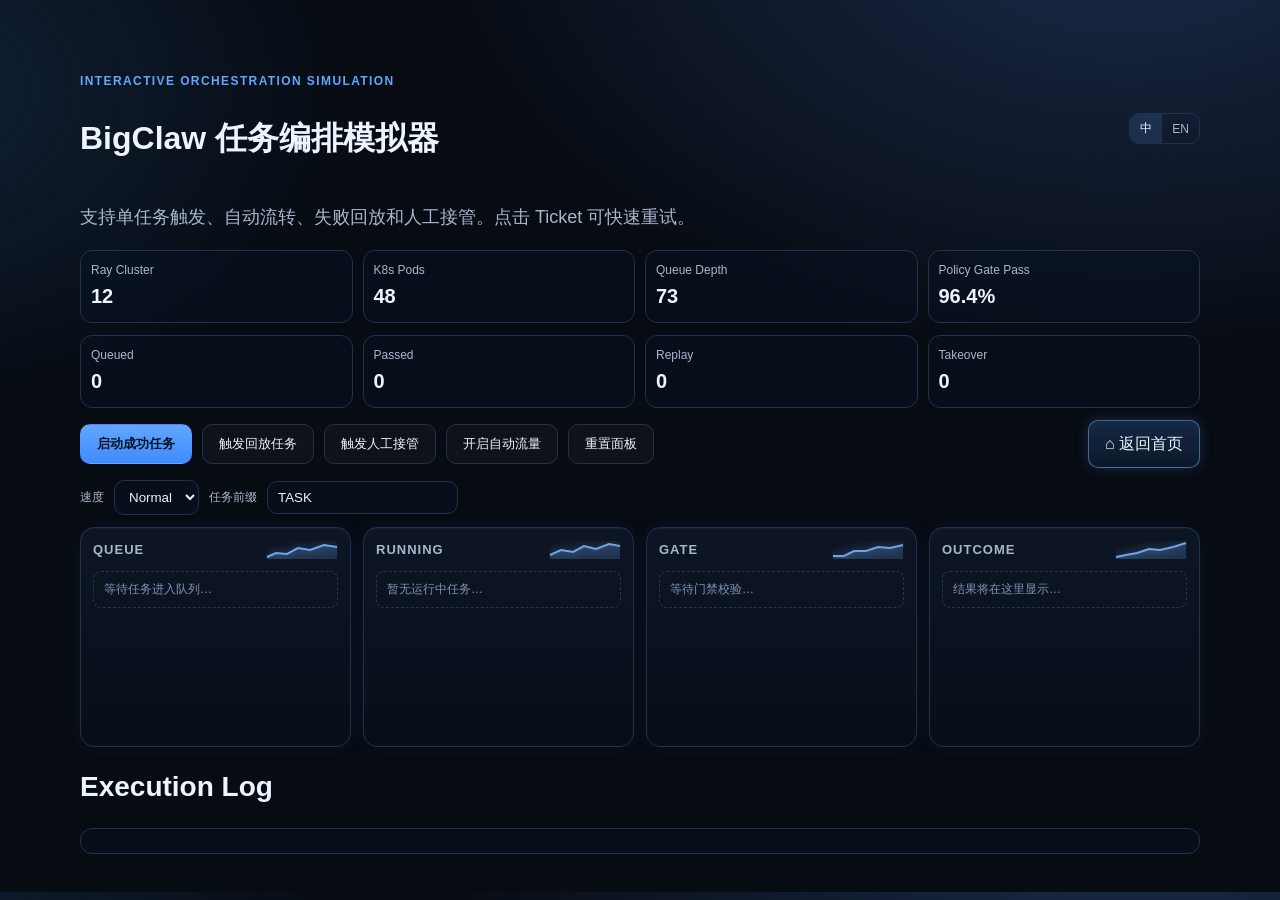
==== commit 2d16623a: "feat: enrich demo logs and dynamic sparkline telemetry, reduce lane blank states" ====
--- a/demo.html
+++ b/demo.html
@@ -8,7 +8,7 @@
     <style>
       .demo-head{display:flex;justify-content:space-between;align-items:center;gap:12px;flex-wrap:wrap}
       .sim-wrap { display:grid; grid-template-columns: repeat(4,minmax(0,1fr)); gap:12px; }
-      .sim-lane { border:1px solid var(--line); border-radius:14px; background:linear-gradient(180deg, rgba(18,30,52,.55), rgba(10,18,34,.4)); padding:12px; min-height:280px; box-shadow: inset 0 1px 0 rgba(255,255,255,.04), 0 0 18px rgba(62,139,255,.08); }
+      .sim-lane { border:1px solid var(--line); border-radius:14px; background:linear-gradient(180deg, rgba(18,30,52,.55), rgba(10,18,34,.4)); padding:12px; min-height:220px; box-shadow: inset 0 1px 0 rgba(255,255,255,.04), 0 0 18px rgba(62,139,255,.08); }
       .lane-head{display:flex;align-items:center;justify-content:space-between;gap:8px;margin:0 0 10px}
       .sim-lane h3 { margin:0; font-size:13px; color:var(--muted); text-transform:uppercase; letter-spacing:1px; }
       .lane-spark{width:72px;height:18px;opacity:.9}
@@ -27,6 +27,11 @@
       .sim-kpi span { display:block; color:var(--muted); font-size:12px; }
       .sim-kpi strong { font-size:20px; }
       .sim-log { border:1px solid var(--line); border-radius:12px; background:rgba(8,19,34,.5); padding:12px; color:var(--muted); font-size:13px; max-height:220px; overflow:auto; }
+.sim-log .row{display:flex;gap:8px;align-items:center;margin:0 0 6px}
+.sim-log .chip{font-size:11px;padding:2px 7px;border-radius:999px;border:1px solid rgba(120,181,255,.35);color:#b8d6ff}
+.sim-log .chip.warn{border-color:rgba(255,190,85,.45);color:#ffd994}
+.sim-log .chip.bad{border-color:rgba(255,107,107,.5);color:#ffc0c0}
+.lane-body:empty::before{content:attr(data-empty);display:block;padding:8px 10px;border:1px dashed rgba(120,181,255,.22);border-radius:8px;color:#7f93b6;font-size:12px}
       .pill { font-size:12px; color:var(--muted); }
       @keyframes shimmer{0%,100%{transform:translateX(-120%)}50%{transform:translateX(120%)}}
       @media (max-width: 920px){ .sim-wrap,.sim-kpis,.infra-kpis{grid-template-columns:repeat(2,minmax(0,1fr));} }
@@ -78,42 +83,42 @@
         <div class="sim-lane">
           <div class="lane-head">
             <h3 data-i18n="l1">Queue</h3>
-            <svg class="lane-spark" viewBox="0 0 72 18" aria-hidden="true">
+            <svg id="spark-queue" class="lane-spark" viewBox="0 0 72 18" aria-hidden="true">
               <path class="fill" d="M1 16 L10 12 L21 13 L32 7 L44 9 L58 4 L71 6 L71 18 L1 18 Z"></path>
               <path class="line" d="M1 16 L10 12 L21 13 L32 7 L44 9 L58 4 L71 6"></path>
             </svg>
           </div>
-          <div id="lane-queue"></div>
+          <div id="lane-queue" class="lane-body" data-empty="等待任务进入队列…"></div>
         </div>
         <div class="sim-lane">
           <div class="lane-head">
             <h3 data-i18n="l2">Running</h3>
-            <svg class="lane-spark" viewBox="0 0 72 18" aria-hidden="true">
+            <svg id="spark-running" class="lane-spark" viewBox="0 0 72 18" aria-hidden="true">
               <path class="fill" d="M1 14 L12 9 L24 11 L35 5 L47 8 L60 3 L71 5 L71 18 L1 18 Z"></path>
               <path class="line" d="M1 14 L12 9 L24 11 L35 5 L47 8 L60 3 L71 5"></path>
             </svg>
           </div>
-          <div id="lane-running"></div>
+          <div id="lane-running" class="lane-body" data-empty="暂无运行中任务…"></div>
         </div>
         <div class="sim-lane">
           <div class="lane-head">
             <h3 data-i18n="l3">Gate</h3>
-            <svg class="lane-spark" viewBox="0 0 72 18" aria-hidden="true">
+            <svg id="spark-gate" class="lane-spark" viewBox="0 0 72 18" aria-hidden="true">
               <path class="fill" d="M1 15 L12 15 L22 10 L34 10 L46 6 L58 7 L71 4 L71 18 L1 18 Z"></path>
               <path class="line" d="M1 15 L12 15 L22 10 L34 10 L46 6 L58 7 L71 4"></path>
             </svg>
           </div>
-          <div id="lane-gate"></div>
+          <div id="lane-gate" class="lane-body" data-empty="等待门禁校验…"></div>
         </div>
         <div class="sim-lane">
           <div class="lane-head">
             <h3 data-i18n="l4">Outcome</h3>
-            <svg class="lane-spark" viewBox="0 0 72 18" aria-hidden="true">
+            <svg id="spark-outcome" class="lane-spark" viewBox="0 0 72 18" aria-hidden="true">
               <path class="fill" d="M1 16 L11 14 L22 12 L34 8 L45 9 L58 6 L71 2 L71 18 L1 18 Z"></path>
               <path class="line" d="M1 16 L11 14 L22 12 L34 8 L45 9 L58 6 L71 2"></path>
             </svg>
           </div>
-          <div id="lane-outcome"></div>
+          <div id="lane-outcome" class="lane-body" data-empty="结果将在这里显示…"></div>
         </div>
       </section>
 
@@ -122,24 +127,196 @@
     </main>
 
     <script>
-      const dict={zh:{tag:'交互式编排模拟',title:'BigClaw 任务编排模拟器',subtitle:'支持单任务触发、自动流转、失败回放和人工接管。点击 Ticket 可快速重试。',k1:'排队',k2:'通过',k3:'回放',k4:'接管',b1:'启动成功任务',b2:'触发回放任务',b3:'触发人工接管',b4:'开启自动流量',b5:'重置面板',b6:'⌂ 返回首页',speed:'速度',prefix:'任务前缀',l1:'队列',l2:'运行中',l3:'门禁',l4:'结果',logTitle:'执行日志',autoOn:'停止自动流量',autoOff:'开启自动流量'},en:{tag:'Interactive Orchestration Simulation',title:'BigClaw Orchestration Simulator',subtitle:'Trigger single runs, auto traffic, replay and human takeover. Click a ticket to retry quickly.',k1:'Queued',k2:'Passed',k3:'Replay',k4:'Takeover',b1:'Start Success Run',b2:'Trigger Replay Run',b3:'Trigger Takeover',b4:'Start Auto Traffic',b5:'Reset Board',b6:'⌂ Back Home',speed:'Speed',prefix:'Task Prefix',l1:'Queue',l2:'Running',l3:'Gate',l4:'Outcome',logTitle:'Execution Log',autoOn:'Stop Auto Traffic',autoOff:'Start Auto Traffic'}};
-      let lang='zh';
-      const apply=(l)=>{lang=l;document.querySelectorAll('.lang-btn').forEach(b=>b.classList.toggle('active',b.dataset.lang===l));document.querySelectorAll('[data-i18n]').forEach(el=>{const k=el.dataset.i18n;if(dict[l][k])el.textContent=dict[l][k];});const auto=document.getElementById('autoBtn');if(auto.dataset.running==='1')auto.textContent=dict[l].autoOn;};
-      document.querySelectorAll('.lang-btn').forEach(b=>b.onclick=()=>apply(b.dataset.lang));
-
-      const lanes={queue:laneQueue,running:laneRunning,gate:laneGate,outcome:laneOutcome};
-      const logEl=log,metrics={queued:0,passed:0,replay:0,takeover:0};let seq=300,timer=null;
-      const speed=()=>Number(speedSel.value||1),prefixFn=()=> (prefix.value||'TASK').toUpperCase().replace(/\s+/g,'-'),wait=(ms)=>ms*speed();
-      const render=()=>{kQueued.textContent=metrics.queued;kPassed.textContent=metrics.passed;kReplay.textContent=metrics.replay;kTakeover.textContent=metrics.takeover;};
-      const line=(m)=>{const t=new Date().toLocaleTimeString();const d=document.createElement('div');d.textContent=`[${t}] ${m}`;logEl.prepend(d);};
-      const mk=(txt)=>{const el=document.createElement('div');el.className='sim-ticket';el.textContent=txt;el.onclick=()=>runOne('success');return el;};
-      const runOne=(mode='success')=>{const id=`${prefixFn()}-${seq++}`;const q=mk(`${id} · plan`);lanes.queue.prepend(q);metrics.queued++;render();line(`${id} queued`);setTimeout(()=>{lanes.running.prepend(q);q.textContent=`${id} · running`;},wait(700));setTimeout(()=>{lanes.gate.prepend(q);q.textContent=`${id} · gate check`;},wait(1500));setTimeout(()=>{lanes.outcome.prepend(q);if(mode==='success'){q.classList.add('done');q.textContent=`PASS · ${id}`;metrics.passed++;}else if(mode==='replay'){q.classList.add('alert');q.textContent=`REPLAY · ${id}`;metrics.replay++;}else{q.classList.add('alert');q.textContent=`TAKEOVER · ${id}`;metrics.takeover++;}render();},wait(2300));};
-      const autoToggle=()=>{if(timer){clearInterval(timer);timer=null;autoBtn.dataset.running='0';autoBtn.textContent=dict[lang].autoOff;line('auto stopped');return;}timer=setInterval(()=>{const r=Math.random();runOne(r<.7?'success':r<.9?'replay':'takeover');},wait(2600));autoBtn.dataset.running='1';autoBtn.textContent=dict[lang].autoOn;line('auto started');};
-      const reset=()=>{Object.values(lanes).forEach(l=>l.innerHTML='');Object.keys(metrics).forEach(k=>metrics[k]=0);render();line('board reset');};
-      startBtn.onclick=()=>runOne('success');replayBtn.onclick=()=>runOne('replay');takeoverBtn.onclick=()=>runOne('takeover');autoBtn.onclick=autoToggle;resetBtn.onclick=reset;
-
-      setInterval(()=>{rayNodes.textContent=String(10+Math.floor(Math.random()*5));k8sPods.textContent=String(42+Math.floor(Math.random()*12));queueDepth.textContent=String(60+Math.floor(Math.random()*35));gatePass.textContent=`${(95.8+Math.random()*1.6).toFixed(1)}%`;},2200);
-      apply('zh');render();line('simulator ready');
+      const dict = {
+        zh: {
+          tag:'交互式编排模拟', title:'BigClaw 任务编排模拟器', subtitle:'支持单任务触发、自动流转、失败回放和人工接管。点击 Ticket 可快速重试。',
+          k1:'排队',k2:'通过',k3:'回放',k4:'接管', b1:'启动成功任务',b2:'触发回放任务',b3:'触发人工接管',b4:'开启自动流量',b5:'重置面板',b6:'⌂ 返回首页',
+          speed:'速度',prefix:'任务前缀',l1:'队列',l2:'运行中',l3:'门禁',l4:'结果',logTitle:'执行日志',
+          autoOn:'停止自动流量',autoOff:'开启自动流量',
+          emptyQueue:'等待任务进入队列…', emptyRunning:'暂无运行中任务…', emptyGate:'等待门禁校验…', emptyOutcome:'结果将在这里显示…'
+        },
+        en: {
+          tag:'Interactive Orchestration Simulation',title:'BigClaw Orchestration Simulator',subtitle:'Trigger single runs, auto traffic, replay and human takeover. Click a ticket to retry quickly.',
+          k1:'Queued',k2:'Passed',k3:'Replay',k4:'Takeover', b1:'Start Success Run',b2:'Trigger Replay Run',b3:'Trigger Takeover',b4:'Start Auto Traffic',b5:'Reset Board',b6:'⌂ Back Home',
+          speed:'Speed',prefix:'Task Prefix',l1:'Queue',l2:'Running',l3:'Gate',l4:'Outcome',logTitle:'Execution Log',
+          autoOn:'Stop Auto Traffic',autoOff:'Start Auto Traffic',
+          emptyQueue:'Waiting for queued tasks…', emptyRunning:'No running tasks…', emptyGate:'Waiting for gate checks…', emptyOutcome:'Outcomes will appear here…'
+        }
+      };
+
+      let lang = 'zh';
+      const lanes = { queue: laneQueue, running: laneRunning, gate: laneGate, outcome: laneOutcome };
+      const logEl = log;
+      const metrics = { queued:0, passed:0, replay:0, takeover:0 };
+      let seq = 300, timer = null;
+
+      const speed = () => Number(speedSel.value || 1);
+      const prefixFn = () => (prefix.value || 'TASK').toUpperCase().replace(/\s+/g, '-');
+      const wait = (ms) => ms * speed();
+
+      const apply = (l) => {
+        lang = l;
+        document.querySelectorAll('.lang-btn').forEach(b => b.classList.toggle('active', b.dataset.lang === l));
+        document.querySelectorAll('[data-i18n]').forEach(el => {
+          const k = el.dataset.i18n;
+          if (dict[l][k]) el.textContent = dict[l][k];
+        });
+        laneQueue.dataset.empty = dict[l].emptyQueue;
+        laneRunning.dataset.empty = dict[l].emptyRunning;
+        laneGate.dataset.empty = dict[l].emptyGate;
+        laneOutcome.dataset.empty = dict[l].emptyOutcome;
+        if (autoBtn.dataset.running === '1') autoBtn.textContent = dict[l].autoOn;
+      };
+      document.querySelectorAll('.lang-btn').forEach(b => b.onclick = () => apply(b.dataset.lang));
+
+      const render = () => {
+        kQueued.textContent = metrics.queued;
+        kPassed.textContent = metrics.passed;
+        kReplay.textContent = metrics.replay;
+        kTakeover.textContent = metrics.takeover;
+      };
+
+      const logRow = (type, msg) => {
+        const t = new Date().toLocaleTimeString();
+        const row = document.createElement('div');
+        row.className = 'row';
+        const chip = document.createElement('span');
+        chip.className = `chip ${type === 'REPLAY' ? 'warn' : type === 'TAKEOVER' ? 'bad' : ''}`.trim();
+        chip.textContent = type;
+        const text = document.createElement('span');
+        text.textContent = `[${t}] ${msg}`;
+        row.append(chip, text);
+        logEl.prepend(row);
+        while (logEl.childElementCount > 36) logEl.removeChild(logEl.lastElementChild);
+      };
+
+      const sparkPath = (seed = 0.5) => {
+        const points = [
+          16 - Math.round(seed * 4),
+          12 - Math.round(seed * 3),
+          13 - Math.round(seed * 5),
+          9 - Math.round(seed * 6),
+          10 - Math.round(seed * 4),
+          7 - Math.round(seed * 6),
+          5 - Math.round(seed * 5)
+        ];
+        return `M1 ${points[0]} L12 ${points[1]} L24 ${points[2]} L35 ${points[3]} L47 ${points[4]} L60 ${points[5]} L71 ${points[6]}`;
+      };
+
+      const syncSparks = () => {
+        const q = Math.min(1, laneQueue.childElementCount / 6);
+        const r = Math.min(1, laneRunning.childElementCount / 6);
+        const g = Math.min(1, laneGate.childElementCount / 6);
+        const o = Math.min(1, laneOutcome.childElementCount / 6);
+        const map = [ ['spark-queue', q], ['spark-running', r], ['spark-gate', g], ['spark-outcome', o] ];
+        map.forEach(([id, v]) => {
+          const svg = document.getElementById(id);
+          if (!svg) return;
+          const line = svg.querySelector('path.line');
+          const fill = svg.querySelector('path.fill');
+          const d = sparkPath(0.35 + v * 0.65);
+          line.setAttribute('d', d);
+          fill.setAttribute('d', `${d} L71 18 L1 18 Z`);
+        });
+      };
+
+      const mk = (txt) => {
+        const el = document.createElement('div');
+        el.className = 'sim-ticket';
+        el.textContent = txt;
+        el.onclick = () => runOne('success');
+        return el;
+      };
+
+      const runOne = (mode = 'success') => {
+        const id = `${prefixFn()}-${seq++}`;
+        const q = mk(`${id} · plan`);
+        lanes.queue.prepend(q);
+        metrics.queued++;
+        render();
+        syncSparks();
+        logRow('QUEUE', `${id} queued`);
+
+        setTimeout(() => {
+          lanes.running.prepend(q);
+          q.textContent = `${id} · running`;
+          syncSparks();
+          logRow('RUN', `${id} running on worker cluster`);
+        }, wait(700));
+
+        setTimeout(() => {
+          lanes.gate.prepend(q);
+          q.textContent = `${id} · gate check`;
+          syncSparks();
+          logRow('GATE', `${id} reached acceptance gate`);
+        }, wait(1500));
+
+        setTimeout(() => {
+          lanes.outcome.prepend(q);
+          if (mode === 'success') {
+            q.classList.add('done');
+            q.textContent = `PASS · ${id}`;
+            metrics.passed++;
+            logRow('PASS', `${id} passed and report exported`);
+          } else if (mode === 'replay') {
+            q.classList.add('alert');
+            q.textContent = `REPLAY · ${id}`;
+            metrics.replay++;
+            logRow('REPLAY', `${id} routed to replay due to policy mismatch`);
+          } else {
+            q.classList.add('alert');
+            q.textContent = `TAKEOVER · ${id}`;
+            metrics.takeover++;
+            logRow('TAKEOVER', `${id} escalated to human takeover`);
+          }
+          render();
+          syncSparks();
+        }, wait(2300));
+      };
+
+      const autoToggle = () => {
+        if (timer) {
+          clearInterval(timer);
+          timer = null;
+          autoBtn.dataset.running = '0';
+          autoBtn.textContent = dict[lang].autoOff;
+          logRow('AUTO', 'auto traffic stopped');
+          return;
+        }
+        timer = setInterval(() => {
+          const r = Math.random();
+          runOne(r < .7 ? 'success' : r < .9 ? 'replay' : 'takeover');
+        }, wait(2600));
+        autoBtn.dataset.running = '1';
+        autoBtn.textContent = dict[lang].autoOn;
+        logRow('AUTO', 'auto traffic started');
+      };
+
+      const reset = () => {
+        Object.values(lanes).forEach(l => l.innerHTML = '');
+        Object.keys(metrics).forEach(k => metrics[k] = 0);
+        render();
+        syncSparks();
+        logRow('SYS', 'board reset');
+      };
+
+      startBtn.onclick = () => runOne('success');
+      replayBtn.onclick = () => runOne('replay');
+      takeoverBtn.onclick = () => runOne('takeover');
+      autoBtn.onclick = autoToggle;
+      resetBtn.onclick = reset;
+
+      setInterval(() => {
+        rayNodes.textContent = String(10 + Math.floor(Math.random() * 5));
+        k8sPods.textContent = String(42 + Math.floor(Math.random() * 12));
+        queueDepth.textContent = String(60 + Math.floor(Math.random() * 35));
+        gatePass.textContent = `${(95.8 + Math.random() * 1.6).toFixed(1)}%`;
+      }, 2200);
+
+      apply('zh');
+      render();
+      syncSparks();
+      logRow('SYS', 'simulator ready');
     </script>
   </body>
 </html>
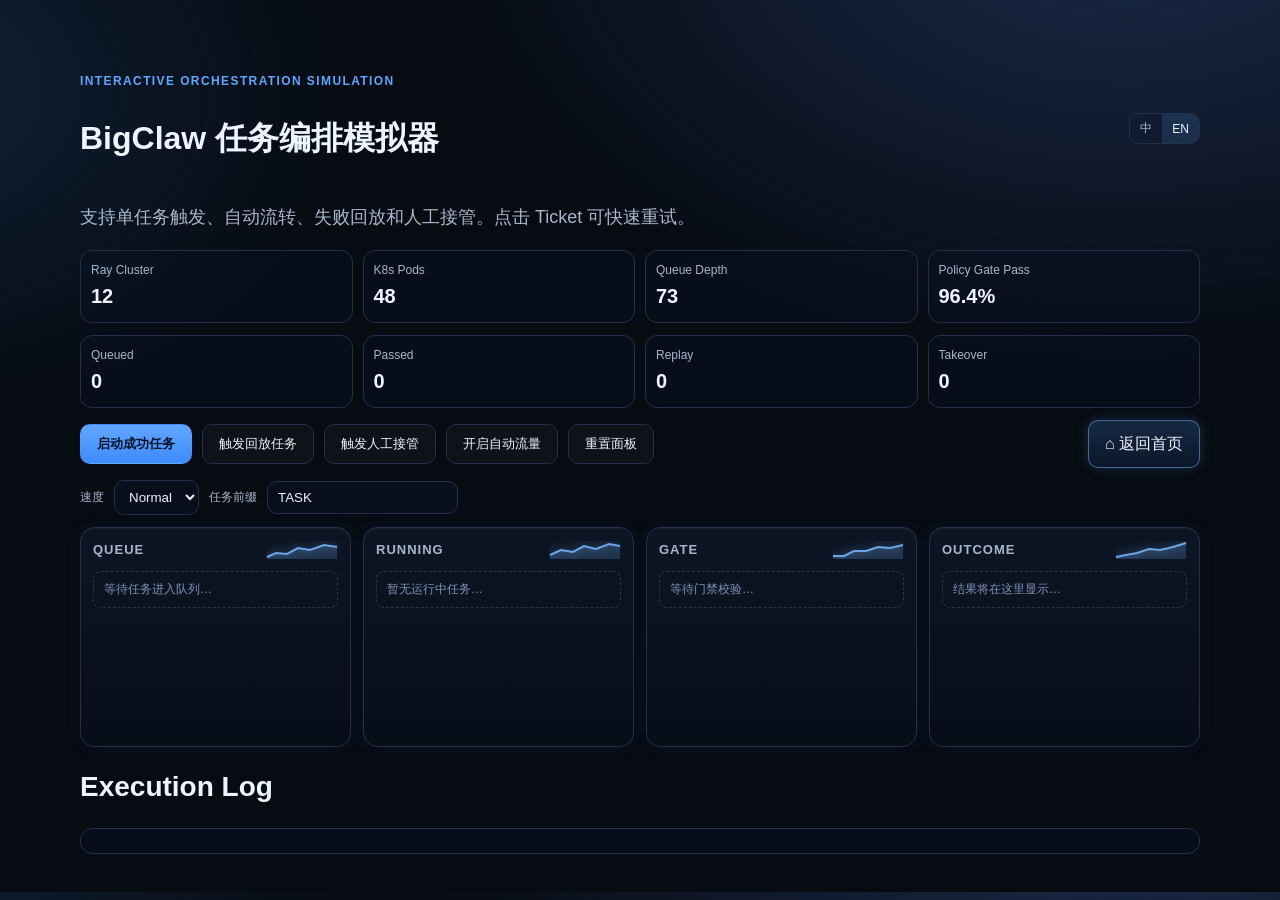
==== commit be4ed4a7: "feat: default site language to English across pages" ====
--- a/demo.html
+++ b/demo.html
@@ -1,9 +1,11 @@
 <!doctype html>
-<html lang="zh-CN">
+<html lang="en">
   <head>
     <meta charset="UTF-8" />
     <meta name="viewport" content="width=device-width, initial-scale=1.0" />
     <title>BigClaw Demo Simulator</title>
+    <link rel="icon" type="image/x-icon" href="/favicon.ico" />
+    <link rel="icon" type="image/jpeg" href="/assets/logo.jpg" />
     <link rel="stylesheet" href="styles.css" />
     <style>
       .demo-head{display:flex;justify-content:space-between;align-items:center;gap:12px;flex-wrap:wrap}
@@ -45,7 +47,7 @@
           <p class="tag" data-i18n="tag">Interactive Orchestration Simulation</p>
           <h1 data-i18n="title">BigClaw 任务编排模拟器</h1>
         </div>
-        <div class="lang-switch"><button class="lang-btn active" data-lang="zh">中</button><button class="lang-btn" data-lang="en">EN</button></div>
+        <div class="lang-switch"><button class="lang-btn" data-lang="zh">中</button><button class="lang-btn active" data-lang="en">EN</button></div>
       </div>
       <p class="subtitle" data-i18n="subtitle">支持单任务触发、自动流转、失败回放和人工接管。点击 Ticket 可快速重试。</p>
 
@@ -144,7 +146,7 @@
         }
       };
 
-      let lang = 'zh';
+      let lang = 'en';
       const lanes = { queue: laneQueue, running: laneRunning, gate: laneGate, outcome: laneOutcome };
       const logEl = log;
       const metrics = { queued:0, passed:0, replay:0, takeover:0 };
@@ -313,7 +315,7 @@
         gatePass.textContent = `${(95.8 + Math.random() * 1.6).toFixed(1)}%`;
       }, 2200);
 
-      apply('zh');
+      apply('en');
       render();
       syncSparks();
       logRow('SYS', 'simulator ready');
--- a/styles.css
+++ b/styles.css
@@ -76,7 +76,12 @@
   justify-content: space-between;
   gap: 12px;
 }
-.brand { font-size: 20px; font-weight: 800; letter-spacing: 0.5px; }
+.brand { font-size: 20px; font-weight: 800; letter-spacing: 0.5px; display:flex; align-items:center; gap:8px; }
+.brand-logo {
+  width: 18px;
+  height: 18px;
+  filter: drop-shadow(0 0 8px rgba(98,166,255,.6));
+}
 nav a {
   text-decoration: none;
   color: var(--muted);
@@ -170,6 +175,17 @@
   font-size: 14px;
   color: #8fa1bd;
 }
+.brand-slogan {
+  margin-top: 10px;
+  display: inline-block;
+  font-size: 12px;
+  letter-spacing: .8px;
+  color: #c0d9ff;
+  border: 1px solid rgba(98,166,255,.35);
+  border-radius: 999px;
+  padding: 6px 12px;
+  background: rgba(98,166,255,.08);
+}
 .hero-actions {
   display: flex;
   flex-wrap: wrap;
@@ -272,6 +288,21 @@
 .feature-zone .card h3 {
   color: #d8e9ff;
 }
+
+.brand-grid {
+  display: grid;
+  grid-template-columns: repeat(3, minmax(0, 1fr));
+  gap: 12px;
+}
+.brand-card { background: linear-gradient(180deg, rgba(16,28,50,.65), rgba(10,17,32,.5)); }
+.swatches { display:flex; gap:8px; margin-top:12px; }
+.sw { width:26px; height:26px; border-radius:8px; border:1px solid rgba(255,255,255,.15); }
+.sw.c1 { background:#070b12; }
+.sw.c2 { background:#102238; }
+.sw.c3 { background:#3e8bff; }
+.sw.c4 { background:#33d18f; }
+.icon-rail { margin-top:10px; display:flex; gap:10px; color:#b7d5ff; font-size:18px; }
+.tone-pill { margin-top:12px; display:inline-block; font-size:12px; color:#c6dcff; border:1px solid rgba(98,166,255,.38); border-radius:999px; padding:6px 12px; }
 
 .architecture .stack {
   display: grid;
@@ -433,11 +464,12 @@
   .hero-metrics { grid-template-columns: 1fr; }
   .kpi-strip { grid-template-columns: repeat(2, minmax(0, 1fr)); }
   .board-grid { grid-template-columns: repeat(2, minmax(0, 1fr)); }
+  .brand-grid { grid-template-columns: 1fr; }
 }
 
 @media (max-width: 740px) {
   nav { display: none; }
-  .grid, .grid.six, .execution .timeline, .board-grid, .kpi-strip { grid-template-columns: 1fr; }
+  .grid, .grid.six, .execution .timeline, .board-grid, .kpi-strip, .brand-grid { grid-template-columns: 1fr; }
   .footer-inner { flex-direction: column; align-items: flex-start; padding: 14px 0; }
   .links a { margin: 0 12px 0 0; }
 }
